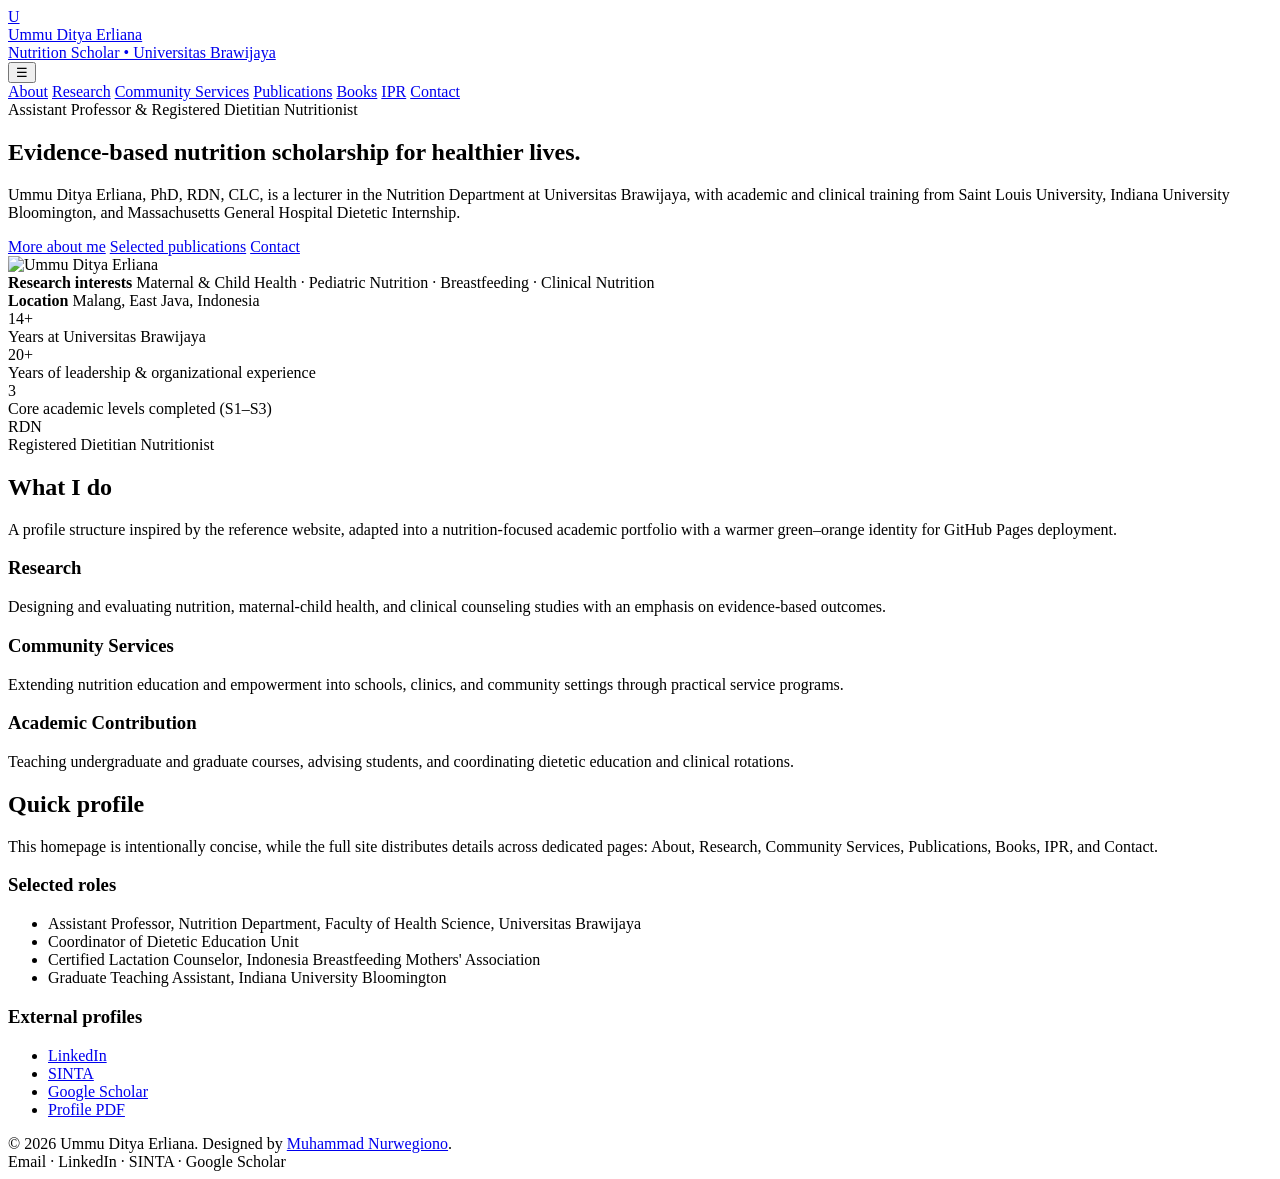
==== index.html @ b6eeddc7 "uploads file website" ====
<!DOCTYPE html>
<html lang="en">
<head>
  <meta charset="UTF-8" />
  <meta name="viewport" content="width=device-width, initial-scale=1.0" />
  <title>Home | Ummu Ditya Erliana</title>
  <meta name="description" content="Academic profile website of Ummu Ditya Erliana, PhD, RDN, CLC." />
  <link rel="preconnect" href="https://fonts.googleapis.com">
  <link rel="preconnect" href="https://fonts.gstatic.com" crossorigin>
  <link href="https://fonts.googleapis.com/css2?family=Inter:wght@400;500;600;700;800&display=swap" rel="stylesheet">
  <link rel="stylesheet" href="assets/styles.css" />
</head>
<body>

<header class="site-header">
  <div class="container navbar">
    <a class="brand" href="index.html" aria-label="Home">
      <div class="brand-mark">U</div>
      <div class="brand-text">
        <div class="brand-title">Ummu Ditya Erliana</div>
        <div class="brand-subtitle">Nutrition Scholar • Universitas Brawijaya</div>
      </div>
    </a>
    <button class="menu-toggle" data-menu-toggle aria-label="Toggle menu" aria-expanded="false">☰</button>
    <nav class="nav-links" data-nav>
      <a href="about.html">About</a>
      <a href="research.html">Research</a>
      <a href="community-services.html">Community Services</a>
      <a href="publications.html">Publications</a>
      <a href="books.html">Books</a>
      <a href="ipr.html">IPR</a>
      <a href="contact.html">Contact</a>
    </nav>
  </div>
</header>


<main>
  <section class="hero">
    <div class="container hero-grid">
      <div class="reveal">
        <div class="eyebrow">Assistant Professor & Registered Dietitian Nutritionist</div>
        <h1>Evidence-based <span class="gradient-text">nutrition scholarship</span> for healthier lives.</h1>
        <p class="lead">Ummu Ditya Erliana, PhD, RDN, CLC, is a lecturer in the Nutrition Department at Universitas Brawijaya, with academic and clinical training from Saint Louis University, Indiana University Bloomington, and Massachusetts General Hospital Dietetic Internship.</p>
        <div class="actions">
          <a class="button button-primary" href="about.html">More about me</a>
          <a class="button button-secondary" href="publications.html">Selected publications</a>
          <a class="button button-secondary" href="contact.html">Contact</a>
        </div>
      </div>
      <div class="hero-card reveal">
        <div class="avatar-panel">
          <div class="avatar-frame">
            <img src="assets/ummuerliana.jpeg" alt="Ummu Ditya Erliana" class="avatar-circle">
          </div>
          <div class="avatar-meta">
            <div>
              <strong>Research interests</strong>
              <span>Maternal & Child Health · Pediatric Nutrition · Breastfeeding · Clinical Nutrition</span>
            </div>
            <div>
              <strong>Location</strong>
              <span>Malang, East Java, Indonesia</span>
            </div>
          </div>
        </div>
      </div>
    </div>
  </section>

  <section class="section">
    <div class="container">
      <div class="stat-row">
        <div class="stat-card reveal"><div class="value">14+</div><div class="label">Years at Universitas Brawijaya</div></div>
        <div class="stat-card reveal"><div class="value">20+</div><div class="label">Years of leadership & organizational experience</div></div>
        <div class="stat-card reveal"><div class="value">3</div><div class="label">Core academic levels completed (S1–S3)</div></div>
        <div class="stat-card reveal"><div class="value">RDN</div><div class="label">Registered Dietitian Nutritionist</div></div>
      </div>
    </div>
  </section>

  <section class="section">
    <div class="container">
      <div class="section-heading reveal">
        <div>
          <h2>What I do</h2>
          <p>A profile structure inspired by the reference website, adapted into a nutrition-focused academic portfolio with a warmer green–orange identity for GitHub Pages deployment.</p>
        </div>
      </div>
      <div class="grid grid-3">
        <article class="card reveal">
          <h3>Research</h3>
          <p>Designing and evaluating nutrition, maternal-child health, and clinical counseling studies with an emphasis on evidence-based outcomes.</p>
        </article>
        <article class="card reveal">
          <h3>Community Services</h3>
          <p>Extending nutrition education and empowerment into schools, clinics, and community settings through practical service programs.</p>
        </article>
        <article class="card reveal">
          <h3>Academic Contribution</h3>
          <p>Teaching undergraduate and graduate courses, advising students, and coordinating dietetic education and clinical rotations.</p>
        </article>
      </div>
    </div>
  </section>

  <section class="section">
    <div class="container">
      <div class="section-heading reveal">
        <div>
          <h2>Quick profile</h2>
          <p>This homepage is intentionally concise, while the full site distributes details across dedicated pages: About, Research, Community Services, Publications, Books, IPR, and Contact.</p>
        </div>
      </div>
      <div class="grid grid-2">
        <article class="card reveal">
          <h3>Selected roles</h3>
          <ul>
            <li>Assistant Professor, Nutrition Department, Faculty of Health Science, Universitas Brawijaya</li>
            <li>Coordinator of Dietetic Education Unit</li>
            <li>Certified Lactation Counselor, Indonesia Breastfeeding Mothers' Association</li>
            <li>Graduate Teaching Assistant, Indiana University Bloomington</li>
          </ul>
        </article>
        <article class="card reveal">
          <h3>External profiles</h3>
          <ul>
            <li><a class="section-link" href="https://www.linkedin.com/in/ummuerliana/" target="_blank" rel="noopener">LinkedIn</a></li>
            <li><a class="section-link" href="https://sinta.kemdiktisaintek.go.id/authors/profile/6866248" target="_blank" rel="noopener">SINTA</a></li>
            <li><a class="section-link" href="https://scholar.google.com/citations?user=LzW8oeAAAAAJ&hl=en" target="_blank" rel="noopener">Google Scholar</a></li>
            <li><a class="section-link" href="/Profile.pdf" target="_blank" rel="noopener">Profile PDF</a></li>
          </ul>
        </article>
      </div>
    </div>
  </section>
</main>


<footer class="site-footer">
  <div class="container footer-inner">
    <div>© 2026 Ummu Ditya Erliana. Designed by <a href="https://mnurwegiono.github.io" target="_blank" rel="noopener" class="section-link">Muhammad Nurwegiono</a>.</div>
    <div>Email · LinkedIn · SINTA · Google Scholar</div>
  </div>
</footer>
<script src="assets/script.js"></script>

</body>
</html>
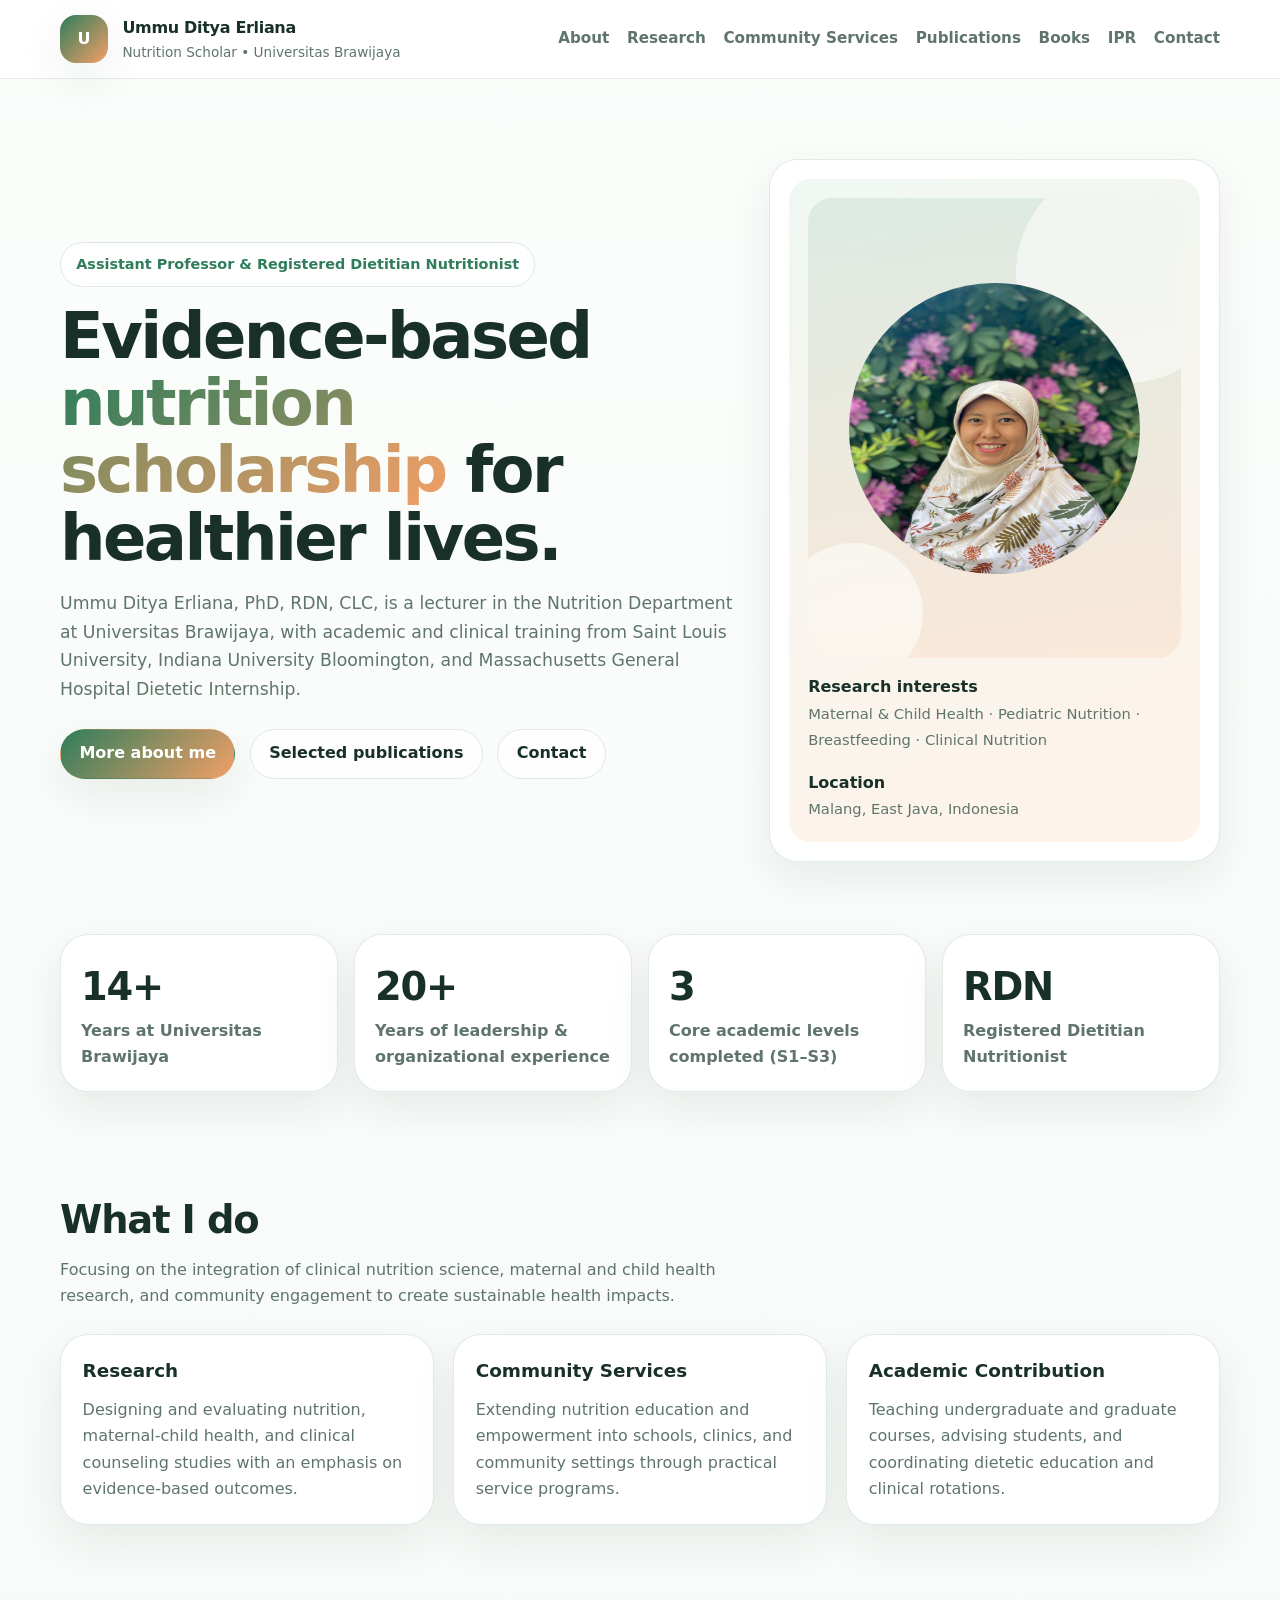
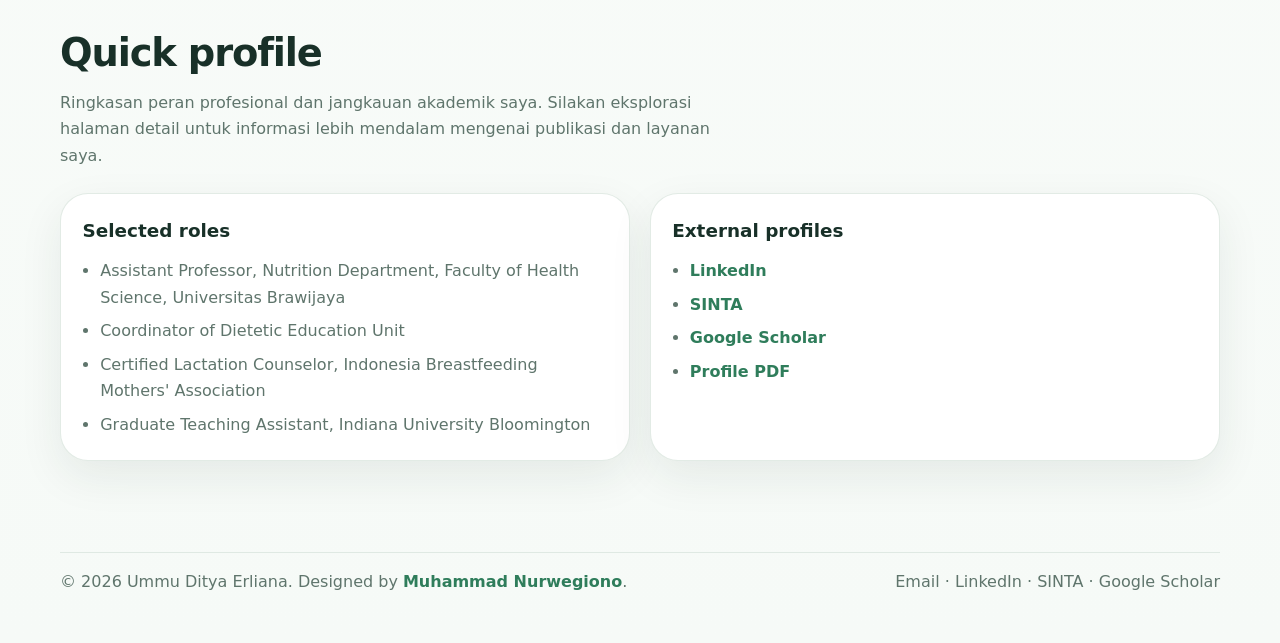
==== commit 174cab26: "replace index.html" ====
--- a/index.html
+++ b/index.html
@@ -84,7 +84,7 @@
       <div class="section-heading reveal">
         <div>
           <h2>What I do</h2>
-          <p>A profile structure inspired by the reference website, adapted into a nutrition-focused academic portfolio with a warmer green–orange identity for GitHub Pages deployment.</p>
+          <p>Focusing on the integration of clinical nutrition science, maternal and child health research, and community engagement to create sustainable health impacts.</p>
         </div>
       </div>
       <div class="grid grid-3">
@@ -109,7 +109,7 @@
       <div class="section-heading reveal">
         <div>
           <h2>Quick profile</h2>
-          <p>This homepage is intentionally concise, while the full site distributes details across dedicated pages: About, Research, Community Services, Publications, Books, IPR, and Contact.</p>
+          <p>Ringkasan peran profesional dan jangkauan akademik saya. Silakan eksplorasi halaman detail untuk informasi lebih mendalam mengenai publikasi dan layanan saya.</p>
         </div>
       </div>
       <div class="grid grid-2">
--- a/assets/styles.css
+++ b/assets/styles.css
@@ -0,0 +1,457 @@
+:root {
+  --bg: #f7faf8;
+  --surface: #ffffff;
+  --surface-2: #eef6f1;
+  --text: #183028;
+  --muted: #5f756c;
+  --line: #dfe9e3;
+  --brand: #2f7d5b;
+  --brand-2: #8bbf6a;
+  --accent: #f29f67;
+  --accent-2: #f5c88a;
+  --shadow: 0 16px 44px rgba(24, 48, 40, 0.08);
+  --radius-xl: 28px;
+  --radius-lg: 22px;
+  --radius-md: 16px;
+  --container: 1160px;
+}
+
+* { box-sizing: border-box; }
+html { scroll-behavior: smooth; }
+body {
+  margin: 0;
+  font-family: Inter, ui-sans-serif, system-ui, -apple-system, BlinkMacSystemFont, "Segoe UI", sans-serif;
+  color: var(--text);
+  background: linear-gradient(180deg, #fbfdfb 0%, #f6faf7 100%);
+  line-height: 1.65;
+}
+img { max-width: 100%; display: block; }
+a { color: inherit; text-decoration: none; }
+
+.container {
+  width: min(calc(100% - 2rem), var(--container));
+  margin-inline: auto;
+}
+
+.site-header {
+  position: sticky;
+  top: 0;
+  z-index: 1000;
+  backdrop-filter: blur(14px);
+  background: rgba(255,255,255,.82);
+  border-bottom: 1px solid rgba(223, 233, 227, .85);
+}
+
+.navbar {
+  display: flex;
+  align-items: center;
+  justify-content: space-between;
+  gap: 1rem;
+  min-height: 78px;
+}
+
+.brand {
+  display: flex;
+  align-items: center;
+  gap: .9rem;
+  min-width: 0;
+}
+
+.brand-mark {
+  width: 48px;
+  height: 48px;
+  border-radius: 16px;
+  background: linear-gradient(135deg, var(--brand), var(--accent));
+  color: white;
+  display: grid;
+  place-items: center;
+  font-weight: 800;
+  box-shadow: var(--shadow);
+}
+
+.brand-text { min-width: 0; }
+.brand-title {
+  font-size: 1rem;
+  font-weight: 800;
+  letter-spacing: -.02em;
+}
+.brand-subtitle {
+  font-size: .85rem;
+  color: var(--muted);
+}
+
+.nav-links {
+  display: flex;
+  align-items: center;
+  gap: 1.1rem;
+  flex-wrap: wrap;
+}
+.nav-links a {
+  font-size: .95rem;
+  color: var(--muted);
+  font-weight: 600;
+}
+.nav-links a:hover,
+.nav-links a.active { color: var(--brand); }
+
+.menu-toggle {
+  display: none;
+  border: 0;
+  background: var(--surface-2);
+  width: 46px;
+  height: 46px;
+  border-radius: 14px;
+  color: var(--text);
+  cursor: pointer;
+}
+
+.hero {
+  padding: 5rem 0 3rem;
+}
+.hero-grid {
+  display: grid;
+  grid-template-columns: 1.2fr .8fr;
+  gap: 2rem;
+  align-items: center;
+}
+.eyebrow {
+  display: inline-flex;
+  align-items: center;
+  gap: .55rem;
+  padding: .6rem .95rem;
+  border: 1px solid var(--line);
+  border-radius: 999px;
+  background: rgba(255,255,255,.9);
+  color: var(--brand);
+  font-weight: 700;
+  font-size: .9rem;
+}
+.hero h1, .page-hero h1 {
+  margin: 1rem 0 .75rem;
+  line-height: 1.05;
+  font-size: clamp(2.3rem, 5vw, 4.6rem);
+  letter-spacing: -.04em;
+}
+.gradient-text {
+  background: linear-gradient(135deg, var(--brand), var(--accent));
+  -webkit-background-clip: text;
+  background-clip: text;
+  color: transparent;
+}
+.lead {
+  font-size: 1.08rem;
+  color: var(--muted);
+  max-width: 66ch;
+}
+.actions {
+  display: flex;
+  flex-wrap: wrap;
+  gap: .9rem;
+  margin-top: 1.6rem;
+}
+.button {
+  display: inline-flex;
+  align-items: center;
+  justify-content: center;
+  gap: .55rem;
+  min-height: 50px;
+  padding: 0 1.15rem;
+  border-radius: 999px;
+  font-weight: 700;
+  border: 1px solid transparent;
+  transition: transform .2s ease, box-shadow .2s ease, border-color .2s ease;
+}
+.button:hover { transform: translateY(-2px); }
+.button-primary {
+  background: linear-gradient(135deg, var(--brand), var(--accent));
+  color: #fff;
+  box-shadow: var(--shadow);
+}
+.button-secondary {
+  background: rgba(255,255,255,.8);
+  border-color: var(--line);
+}
+
+.hero-card, .card, .stat-card, .timeline-item, .table-wrap, .contact-card {
+  background: var(--surface);
+  border: 1px solid rgba(223,233,227,.9);
+  box-shadow: var(--shadow);
+  border-radius: var(--radius-xl);
+}
+
+.hero-card {
+  padding: 1.2rem;
+}
+.avatar-panel {
+  border-radius: calc(var(--radius-xl) - 6px);
+  background: linear-gradient(160deg, #f0f7f2 0%, #fff3ea 100%);
+  padding: 1.2rem;
+}
+.avatar-frame {
+  min-height: 460px;
+  border-radius: 24px;
+  background: linear-gradient(180deg, rgba(47,125,91,.10), rgba(242,159,103,.14));
+  display: grid;
+  place-items: center;
+  position: relative;
+  overflow: hidden;
+}
+.avatar-frame::before,
+.avatar-frame::after {
+  content: "";
+  position: absolute;
+  border-radius: 999px;
+  background: rgba(255,255,255,.56);
+}
+.avatar-frame::before {
+  width: 220px; height: 220px; top: -35px; right: -55px;
+}
+.avatar-frame::after {
+  width: 140px; height: 140px; bottom: -25px; left: -25px;
+}
+.avatar-circle {
+  width: min(78%, 340px);
+  aspect-ratio: 1;
+  border-radius: 50%;
+  background: linear-gradient(135deg, var(--brand), var(--accent));
+  color: #fff;
+  display: grid;
+  place-items: center;
+  font-size: clamp(3rem, 7vw, 5rem);
+  font-weight: 800;
+  position: relative;
+  z-index: 1;
+}
+.avatar-meta {
+  display: flex;
+  justify-content: space-between;
+  gap: 1rem;
+  flex-wrap: wrap;
+  padding-top: 1rem;
+}
+.avatar-meta strong { display: block; font-size: 1rem; }
+.avatar-meta span { color: var(--muted); font-size: .92rem; }
+
+.section {
+  padding: 1.5rem 0 4.5rem;
+}
+.section-heading {
+  display: flex;
+  align-items: end;
+  justify-content: space-between;
+  gap: 1rem;
+  margin-bottom: 1.5rem;
+}
+.section-heading h2 {
+  margin: 0;
+  font-size: clamp(1.65rem, 3vw, 2.45rem);
+  letter-spacing: -.03em;
+}
+.section-heading p {
+  margin: .35rem 0 0;
+  color: var(--muted);
+  max-width: 65ch;
+}
+.section-link {
+  color: var(--brand);
+  font-weight: 700;
+}
+
+.grid {
+  display: grid;
+  gap: 1.2rem;
+}
+.grid-3 { grid-template-columns: repeat(3, minmax(0, 1fr)); }
+.grid-2 { grid-template-columns: repeat(2, minmax(0, 1fr)); }
+
+.card {
+  padding: 1.35rem;
+}
+.card h3 { margin: 0 0 .65rem; font-size: 1.15rem; }
+.card p { margin: 0; color: var(--muted); }
+.card ul { margin: .75rem 0 0; padding-left: 1.1rem; color: var(--muted); }
+.card li + li { margin-top: .45rem; }
+
+.stat-row {
+  display: grid;
+  grid-template-columns: repeat(4, minmax(0, 1fr));
+  gap: 1rem;
+}
+.stat-card {
+  padding: 1.25rem;
+}
+.stat-card .value {
+  font-size: clamp(1.65rem, 3vw, 2.4rem);
+  font-weight: 800;
+  letter-spacing: -.03em;
+}
+.stat-card .label { color: var(--muted); font-weight: 600; }
+
+.timeline {
+  display: grid;
+  gap: 1rem;
+}
+.timeline-item {
+  padding: 1.3rem;
+}
+.timeline-meta {
+  display: flex;
+  gap: .75rem;
+  flex-wrap: wrap;
+  margin-bottom: .65rem;
+}
+.pill {
+  display: inline-flex;
+  align-items: center;
+  border-radius: 999px;
+  padding: .35rem .75rem;
+  font-size: .84rem;
+  font-weight: 700;
+  background: var(--surface-2);
+  color: var(--brand);
+}
+.timeline-item h3 { margin: 0 0 .45rem; }
+.timeline-item p, .timeline-item li { color: var(--muted); }
+.timeline-item ul { margin: .8rem 0 0; padding-left: 1.1rem; }
+
+.page-hero {
+  padding: 4rem 0 2rem;
+}
+.page-hero-inner {
+  padding: 2rem;
+  border-radius: 36px;
+  background: linear-gradient(135deg, rgba(47,125,91,.10), rgba(242,159,103,.14));
+  border: 1px solid var(--line);
+}
+.page-hero p {
+  max-width: 70ch;
+  color: var(--muted);
+}
+
+.table-wrap {
+  overflow: auto;
+}
+.table {
+  width: 100%;
+  min-width: 700px;
+  border-collapse: collapse;
+}
+.table th,
+.table td {
+  padding: 1rem 1.1rem;
+  text-align: left;
+  border-bottom: 1px solid var(--line);
+  vertical-align: top;
+}
+.table th {
+  font-size: .9rem;
+  color: var(--muted);
+  background: #fbfdfc;
+}
+.table tr:last-child td { border-bottom: 0; }
+
+.list-clean {
+  list-style: none;
+  padding: 0;
+  margin: 0;
+}
+.list-clean li + li { margin-top: 1rem; }
+
+.note {
+  margin-top: 1rem;
+  padding: 1rem 1.1rem;
+  border-radius: 18px;
+  background: #fff8f1;
+  border: 1px solid #f4dfc8;
+  color: #7a5b34;
+}
+
+.contact-grid {
+  display: grid;
+  grid-template-columns: 1fr 1fr;
+  gap: 1rem;
+}
+.contact-card {
+  padding: 1.4rem;
+}
+.contact-item {
+  display: flex;
+  gap: .8rem;
+  align-items: flex-start;
+}
+.contact-item + .contact-item { margin-top: .95rem; }
+.contact-icon {
+  width: 42px;
+  height: 42px;
+  border-radius: 12px;
+  background: var(--surface-2);
+  display: grid;
+  place-items: center;
+  color: var(--brand);
+  font-weight: 800;
+  flex: 0 0 auto;
+}
+.contact-card h3 { margin-top: 0; }
+
+.site-footer {
+  padding: 1.2rem 0 3rem;
+  color: var(--muted);
+}
+.footer-inner {
+  display: flex;
+  justify-content: space-between;
+  gap: 1rem;
+  flex-wrap: wrap;
+  padding-top: 1rem;
+  border-top: 1px solid var(--line);
+}
+
+.reveal {
+  opacity: 0;
+  transform: translateY(16px);
+  transition: opacity .55s ease, transform .55s ease;
+}
+.reveal.visible {
+  opacity: 1;
+  transform: translateY(0);
+}
+
+@media (max-width: 980px) {
+  .hero-grid,
+  .grid-3,
+  .grid-2,
+  .contact-grid,
+  .stat-row { grid-template-columns: 1fr; }
+
+  .menu-toggle { display: inline-grid; place-items: center; }
+  .nav-links {
+    display: none;
+    position: absolute;
+    top: calc(100% + .5rem);
+    left: 1rem;
+    right: 1rem;
+    background: rgba(255,255,255,.98);
+    border: 1px solid var(--line);
+    border-radius: 22px;
+    box-shadow: var(--shadow);
+    padding: .9rem;
+    flex-direction: column;
+    align-items: stretch;
+  }
+  .nav-links.open { display: flex; }
+  .nav-links a {
+    padding: .8rem .95rem;
+    border-radius: 14px;
+  }
+  .nav-links a:hover { background: var(--surface-2); }
+  .section-heading { flex-direction: column; align-items: flex-start; }
+}
+
+@media (max-width: 640px) {
+  .navbar { min-height: 72px; }
+  .hero { padding-top: 3rem; }
+  .page-hero { padding-top: 2rem; }
+  .page-hero-inner, .hero-card, .card, .stat-card, .timeline-item, .contact-card { border-radius: 22px; }
+  .avatar-frame { min-height: 320px; }
+  .button { width: 100%; }
+}
